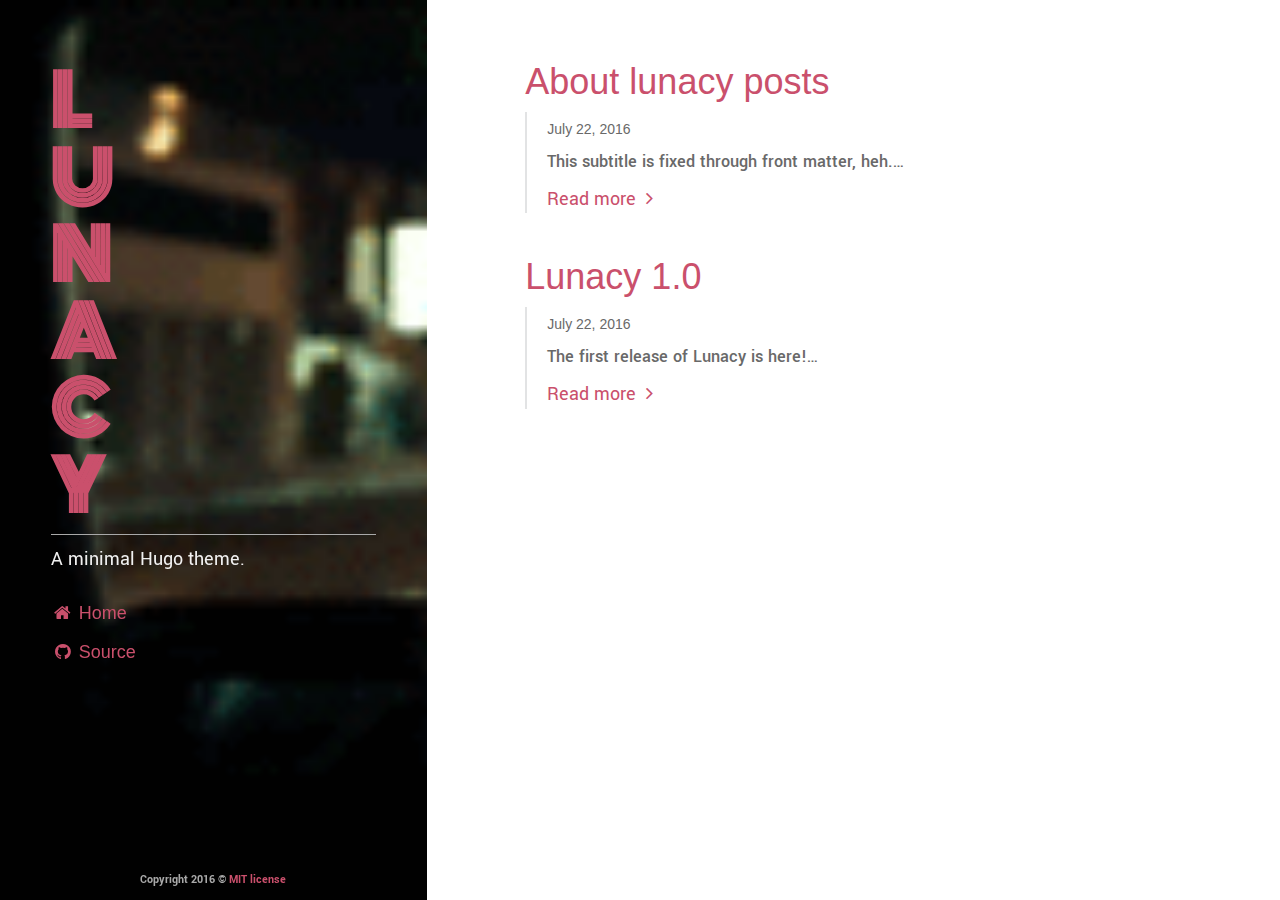
==== index.html @ ea245961 "Initial release" ====
<!DOCTYPE html>
<html>
<header>
    <title>Lunacy | A minimal Hugo theme.</title>
    
    <meta name="viewport" content="width=device-width, initial-scale=1">
    <link href="/css/lunacy.css" rel="stylesheet">
    <link href="/css/bootstrap.min.css" rel="stylesheet">
    <link href="/css/font-awesome.min.css" rel="stylesheet">
    
    <link href='https://fonts.googleapis.com/css?family=Yantramanav:100' rel='stylesheet' type='text/css'>
    <link href='https://fonts.googleapis.com/css?family=Roboto:400,300,100' rel='stylesheet' type='text/css'>
    <link href="https://fonts.googleapis.com/css?family=Monoton" rel="stylesheet">
</header>
<body>
    <div class="container-fluid no-gutter fullpage">
        
        <div class="blog-head col-sm-4 no-gutter hidden-xs" style="position:fixed">
            
            <div class="col-xs-10 col-xs-offset-1" style="padding-top:3em;">
                <h1 class="blog-title neon-font hidden-xs"><a  class="link-style" href="/">L<br>U<br>N<br>A<br>C<br>Y</a></h1>
                
                <div class="col-xs-12 no-gutter">
                    <p class="blog-subtitle text-font" style="padding-bottom:1em">A minimal Hugo theme.</p>
                    <h4>
                        <a class="link-style" href="">
                            <i class="fa fa-home fa-fw" aria-hidden="true"></i>
                            Home
                        </a>
                    </h4>
                    <h4 style="padding-top:10px">
                        <a class="link-style" href="https://github.com/christat/Lunacy">
                            <i class="fa fa-github fa-fw" aria-hidden="true"></i>
                            Source
                        </a>
                    </h4>
                </div>
            </div>
            
            <div class="col-xs-12 text-font head-footer" style="position:absolute;bottom:1em;z-index:-99">
                Copyright 2016 &copy; <span class="highlight">MIT license</span><br>
            </div>
        </div>

        
        <div class="blog-head col-xs-12 no-gutter visible-xs">
            
            <div class="col-xs-10 col-xs-offset-1" style="padding-top:3em;">
                <h1 class="blog-title neon-font visible-xs"><a  class="link-style" href="/">LUNACY</a></h1>
                
                <div class="col-xs-12 no-gutter">
                    <p class="blog-subtitle text-font" style="padding-bottom:1em">A minimal Hugo theme.</p>
                </div>
            </div>
        </div>

        
        <div class="blog-body col-xs-12 col-sm-8 col-sm-offset-4">
            
            <div class="blog-post-container col-xs-12 col-sm-10 col-sm-offset-1">
                
                
                <div class="blog-post wrap">
                    <h1 class="title-font wrap"><a  class="link-style" href="/blog/posts/posts/">About lunacy posts</a></h1><br>
                    <div class=" div-border">
                        <h5 class="title-font wrap">July 22, 2016</h5><br>
                        <p class="text-hover-gray text-font descr-font wrap">This subtitle is fixed through front matter, heh.&hellip;</p><br>
                        <p class="read-font"><a class="link-style arrow-translate" href="/blog/posts/posts/">Read more<i class="fa fa-fw fa-angle-right"></i></a></p>
                    </div>
                </div><br>
                
                
                <div class="blog-post wrap">
                    <h1 class="title-font wrap"><a  class="link-style" href="/blog/posts/lunacy/">Lunacy 1.0</a></h1><br>
                    <div class=" div-border">
                        <h5 class="title-font wrap">July 22, 2016</h5><br>
                        <p class="text-hover-gray text-font descr-font wrap">The first release of Lunacy is here!&hellip;</p><br>
                        <p class="read-font"><a class="link-style arrow-translate" href="/blog/posts/lunacy/">Read more<i class="fa fa-fw fa-angle-right"></i></a></p>
                    </div>
                </div><br>
                
                
                <div style="margin-top:2em;padding-bottom:6em;">
                    <div class="col-xs-6">
                        
                        
                    </div>
                    <div class="col-xs-6" style="text-align:right;padding-right:2px">
                        
                        
                    </div>
                </div>
            </div>
            
            <div class="visible-xs col-xs-10 col-xs-offset-1 mobile-navigation">
                <h4>
                    <a class="link-style" href="">
                        <i class="fa fa-home fa-fw" aria-hidden="true"></i>
                        Home
                    </a>
                </h4>
                <h4 style="padding-top:10px">
                    <a class="link-style" href="/">
                        <i class="fa fa-github fa-fw" aria-hidden="true"></i>
                        Source
                    </a>
                </h4>
            </div>
            
            <div>
                <div class="col-xs-12 text-font head-footer visible-xs">
                    Copyright 2016 &copy; <span class="highlight">Christopher Statkiewicz</span><br>
                </div>
            </div>
        </div>
    </div>
</body>
---- css/lunacy.css ----
html,body{
    padding: 0;
    margin: 0;
    height: 100%;
    width: 100%;
    background-color: white !important;
}

img {
  display: block;
  margin: 0 0 1rem;
  border-radius: 2px;
  max-width: 100%;
}

.no-gutter {
   padding: 0 !important;
    margin: 0 !important;
}

.fullpage{
    background-color: white;
}

.blog-head{
    z-index: 1000;
    background-image: url("../img/drive.gif");
    background-repeat: no-repeat;
    background-size: 50% 100%;
    background-size: cover;
    background-attachment: fixed;
    background-position: left;
}

.highlight{
    color: #CA506C;/*pale red*/
}

.blog-head.title{
    font-size: 30px;
}

.blog-title{
    font-size: 70px;
    font-weight: 800;
    color: black;
}

.blog-subtitle{
    font-size: 20px;
    color: #F0F0F0;
    border-top: 1px solid darkgray;
    padding-top: 10px;
}

.neon-font{
    font-family: 'Monoton', cursive;
}
.title-font{
    font-family: 'Helvetica', sans-serif;
}

.text-font{
    font-family: 'Yantramanav', sans-serif;
    transition: color 0.2s ease-in;
}
.text-left{
    text-align: left;
}
.text-hover-gray:hover{
    color:gray;
}
.descr-font{
    font-weight: 500;
    font-size: 18px;
    color: dimgray;
}
.link-font{
    font-family: 'Helvetica', sans-serif;
    font-size: 18px;

}

.link-style{
    color: #CA506C;/*pale red*/
    text-decoration: none;
    transition: color 0.2s ease-in;
}
.link-style:hover{
    text-decoration: none;
    color: #e56171;
}

.arrow-translate>i{
    display: inline-block;
    transition: transform .3s ease-out;
}
.arrow-translate:hover>i{
    transform: translateX(5px);
}

.arrow-translate-left>i{
    display: inline-block;
    transition: transform .3s ease-out;
}
.arrow-translate-left:hover>i{
    transform: translateX(-5px);
}

.blog-body{
    z-index: 1000;
    min-height: 100%;
}

.blog-post-container{
    padding-top: 3em;
}

.blog-post{
    text-align: left;
    padding-bottom: 1em;
}

.blog-post-styling{
    color: #5e5e5e;
    font-family: 'Yantramanav', sans-serif;
    text-align: justify;
}

.blog-post-styling > p, .blog-post-styling > ul > li {
    font-size: 22px;
}

.blog-post-styling > h3 {
    font-size: 24px;
    font-family: 'Helvetica', sans-serif;
}

.blog-post-styling > * > a{
    color: #CA506C;/*pale red*/
    transition: transform .3s ease-out;
}

.blog-post-styling > * > a:hover {
    text-decoration: none;
    color: #e56171;
}

.blog-post-styling > p > * > a{
    color: #CA506C;/*pale red*/
    transition: transform .3s ease-out;
}

.blog-post-styling > p > * > a:hover {
    text-decoration: none;
    color: #e56171;
}

.fill{
    background-color: darkgray;
}
.pagination{
    display: block;
}

.btn-pagination{
    font-size: 18px;
    padding-bottom: 3em;
}
.btn-pagination-right{
    float: right;
}

.wrap{
    display: inline-block;
}

.div-border{
    border-left: 2px solid #E2E3E4;/*border grey*/
    padding-left: 20px;
    font-family: 'Yantramanav', sans-serif;
    color: dimgray;
    font-size: 20px;
    text-align: justify;
}

.head-footer{
    display: block;
    color:darkgray;
    font-size:12px;
    font-weight: bold;
    text-align:center;
    padding-top:1em;
}

.mobile-navigation{
    border-top: solid 1px lightgray;
    padding-top: 1em;
    font-family: 'Yantramanav', sans-serif;
    text-align: center;
}

.cs-icon{
    max-height: 15px;
    max-width: 15px;
    display: inline;
    margin-top: 5px;
    margin-right: 4px;
    margin-left: 3px;
}

/*Responsive styles for desktop*/
@media(min-width:767px) {
    .blog-post-styling{
        color: #5e5e5e;
        font-family: 'Yantramanav', sans-serif;
        text-align: justify;
    }

    .blog-post-styling > h3 {
        font-size: 20px;
        font-family: 'Helvetica', sans-serif;
    }

    .blog-post-styling > p, .blog-post-styling > ul > li {
        font-size: 18px;
    }

    .blog-head{
        position: fixed;
        z-index: 1000;
        height: 100vh;
        background-image: url("../img/drive.gif");
        background-repeat: no-repeat;
        background-size: 50% 100%;
        background-size: cover;
        background-attachment: fixed;
        background-position: left;
    }

    .blog-body{
        z-index: 1000;
        min-height: 100%;
        float: right;
        background-color: white;
    }

}
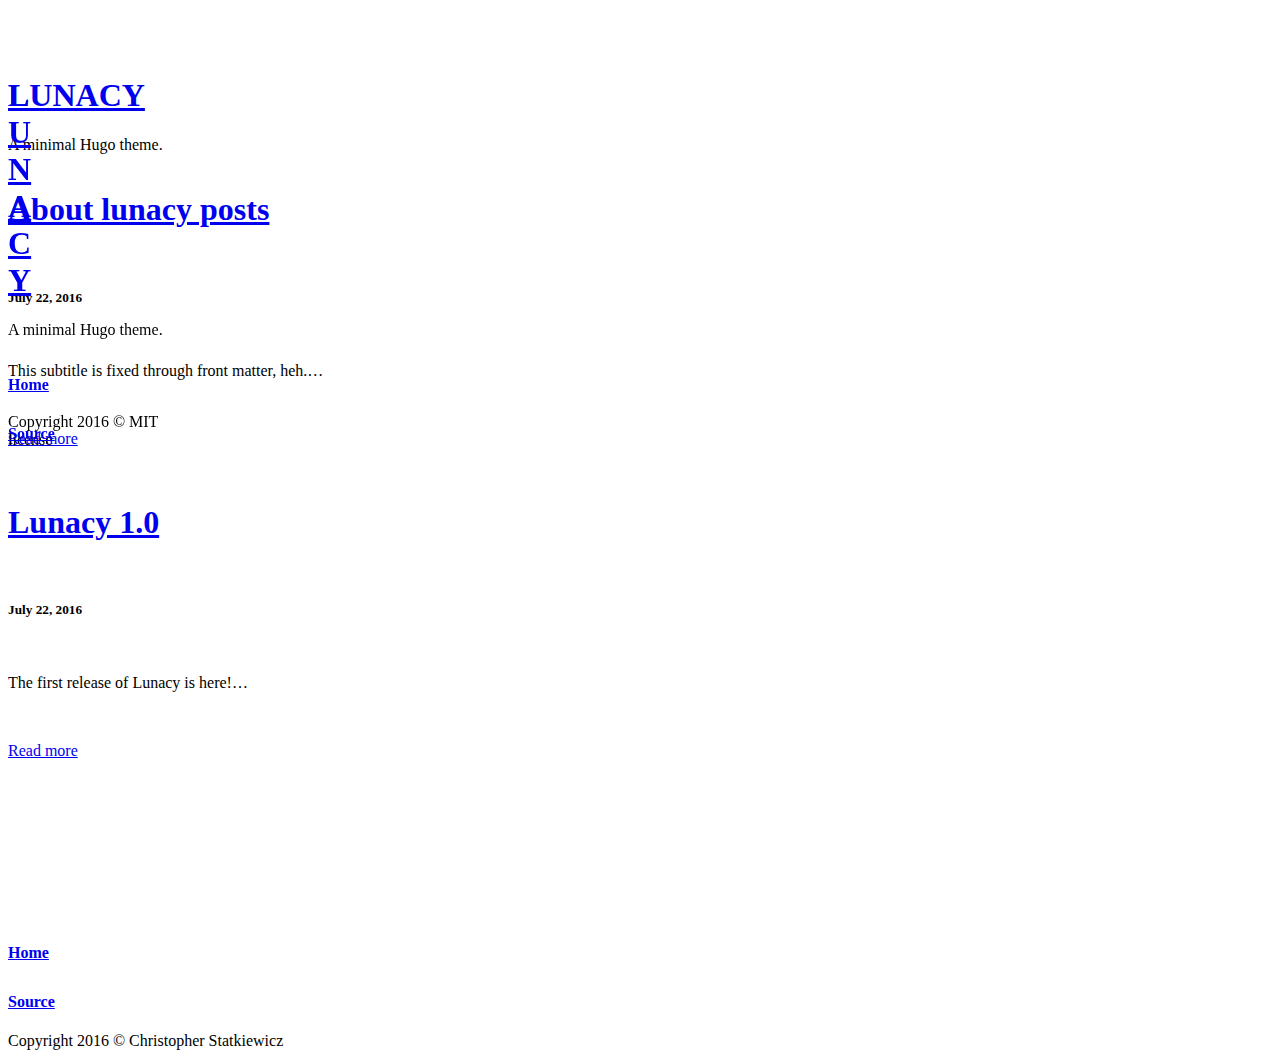
==== commit c5810dae: "fixed baseurl (again)" ====
--- a/index.html
+++ b/index.html
@@ -4,9 +4,9 @@
     <title>Lunacy | A minimal Hugo theme.</title>
     
     <meta name="viewport" content="width=device-width, initial-scale=1">
-    <link href="/css/lunacy.css" rel="stylesheet">
-    <link href="/css/bootstrap.min.css" rel="stylesheet">
-    <link href="/css/font-awesome.min.css" rel="stylesheet">
+    <link href="https://github.com/christat/Lunacy/css/lunacy.css" rel="stylesheet">
+    <link href="https://github.com/christat/Lunacy/css/bootstrap.min.css" rel="stylesheet">
+    <link href="https://github.com/christat/Lunacy/css/font-awesome.min.css" rel="stylesheet">
     
     <link href='https://fonts.googleapis.com/css?family=Yantramanav:100' rel='stylesheet' type='text/css'>
     <link href='https://fonts.googleapis.com/css?family=Roboto:400,300,100' rel='stylesheet' type='text/css'>
@@ -18,12 +18,12 @@
         <div class="blog-head col-sm-4 no-gutter hidden-xs" style="position:fixed">
             
             <div class="col-xs-10 col-xs-offset-1" style="padding-top:3em;">
-                <h1 class="blog-title neon-font hidden-xs"><a  class="link-style" href="/">L<br>U<br>N<br>A<br>C<br>Y</a></h1>
+                <h1 class="blog-title neon-font hidden-xs"><a  class="link-style" href="https://github.com/christat/Lunacy/">L<br>U<br>N<br>A<br>C<br>Y</a></h1>
                 
                 <div class="col-xs-12 no-gutter">
                     <p class="blog-subtitle text-font" style="padding-bottom:1em">A minimal Hugo theme.</p>
                     <h4>
-                        <a class="link-style" href="">
+                        <a class="link-style" href="https://github.com/christat/Lunacy">
                             <i class="fa fa-home fa-fw" aria-hidden="true"></i>
                             Home
                         </a>
@@ -46,7 +46,7 @@
         <div class="blog-head col-xs-12 no-gutter visible-xs">
             
             <div class="col-xs-10 col-xs-offset-1" style="padding-top:3em;">
-                <h1 class="blog-title neon-font visible-xs"><a  class="link-style" href="/">LUNACY</a></h1>
+                <h1 class="blog-title neon-font visible-xs"><a  class="link-style" href="https://github.com/christat/Lunacy/">LUNACY</a></h1>
                 
                 <div class="col-xs-12 no-gutter">
                     <p class="blog-subtitle text-font" style="padding-bottom:1em">A minimal Hugo theme.</p>
@@ -61,21 +61,21 @@
                 
                 
                 <div class="blog-post wrap">
-                    <h1 class="title-font wrap"><a  class="link-style" href="/blog/posts/posts/">About lunacy posts</a></h1><br>
+                    <h1 class="title-font wrap"><a  class="link-style" href="https://github.com/christat/Lunacy/blog/posts/posts/">About lunacy posts</a></h1><br>
                     <div class=" div-border">
                         <h5 class="title-font wrap">July 22, 2016</h5><br>
                         <p class="text-hover-gray text-font descr-font wrap">This subtitle is fixed through front matter, heh.&hellip;</p><br>
-                        <p class="read-font"><a class="link-style arrow-translate" href="/blog/posts/posts/">Read more<i class="fa fa-fw fa-angle-right"></i></a></p>
+                        <p class="read-font"><a class="link-style arrow-translate" href="https://github.com/christat/Lunacy/blog/posts/posts/">Read more<i class="fa fa-fw fa-angle-right"></i></a></p>
                     </div>
                 </div><br>
                 
                 
                 <div class="blog-post wrap">
-                    <h1 class="title-font wrap"><a  class="link-style" href="/blog/posts/lunacy/">Lunacy 1.0</a></h1><br>
+                    <h1 class="title-font wrap"><a  class="link-style" href="https://github.com/christat/Lunacy/blog/posts/lunacy/">Lunacy 1.0</a></h1><br>
                     <div class=" div-border">
                         <h5 class="title-font wrap">July 22, 2016</h5><br>
                         <p class="text-hover-gray text-font descr-font wrap">The first release of Lunacy is here!&hellip;</p><br>
-                        <p class="read-font"><a class="link-style arrow-translate" href="/blog/posts/lunacy/">Read more<i class="fa fa-fw fa-angle-right"></i></a></p>
+                        <p class="read-font"><a class="link-style arrow-translate" href="https://github.com/christat/Lunacy/blog/posts/lunacy/">Read more<i class="fa fa-fw fa-angle-right"></i></a></p>
                     </div>
                 </div><br>
                 
@@ -94,13 +94,13 @@
             
             <div class="visible-xs col-xs-10 col-xs-offset-1 mobile-navigation">
                 <h4>
-                    <a class="link-style" href="">
+                    <a class="link-style" href="https://github.com/christat/Lunacy">
                         <i class="fa fa-home fa-fw" aria-hidden="true"></i>
                         Home
                     </a>
                 </h4>
                 <h4 style="padding-top:10px">
-                    <a class="link-style" href="/">
+                    <a class="link-style" href="https://github.com/christat/Lunacy/">
                         <i class="fa fa-github fa-fw" aria-hidden="true"></i>
                         Source
                     </a>
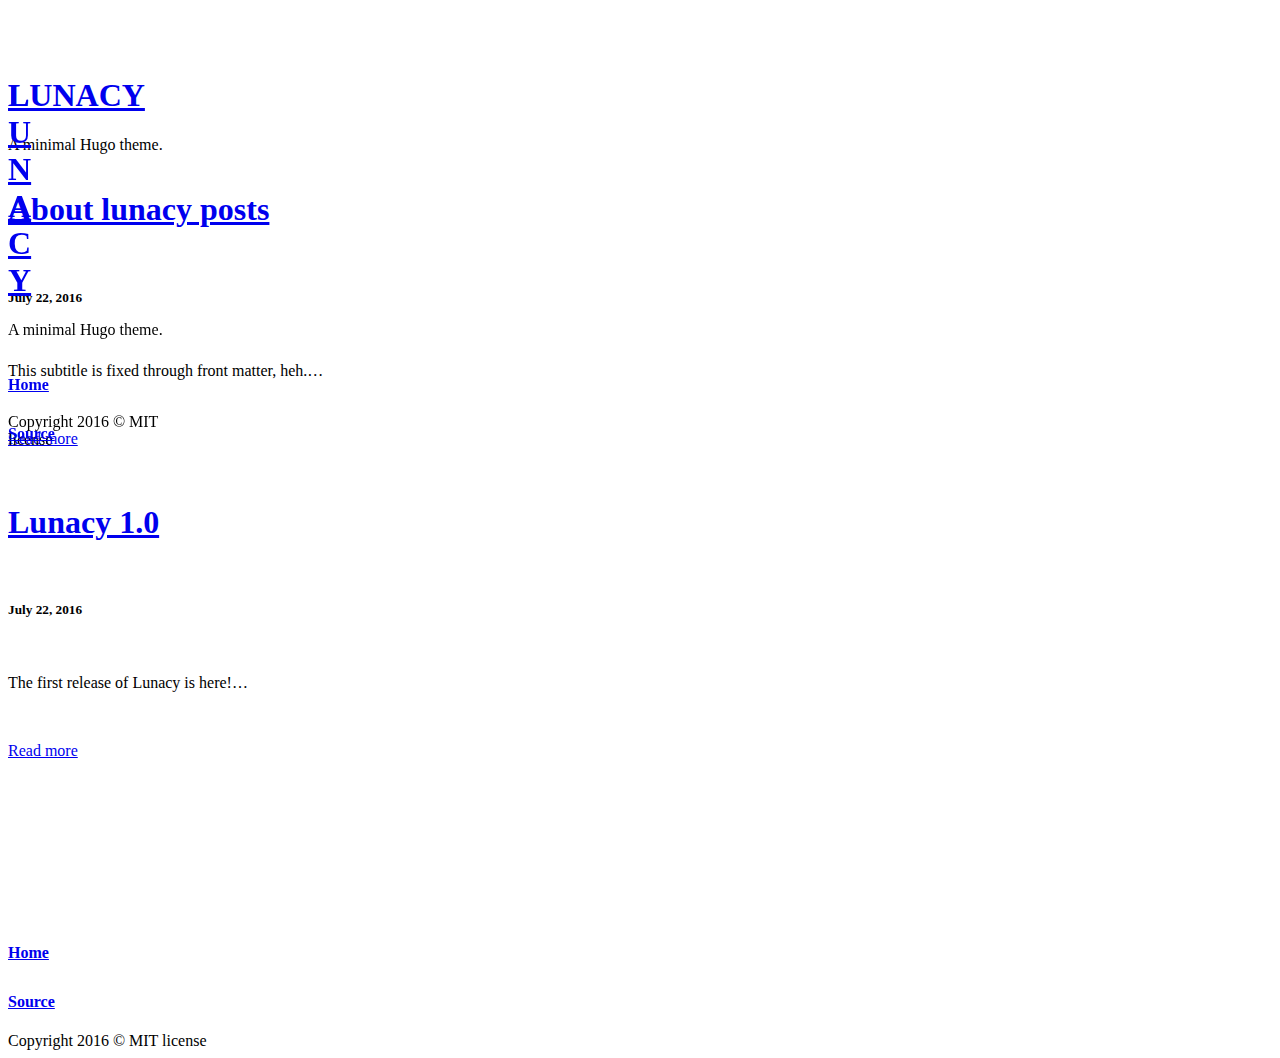
==== commit 97f74fd4: "fixed blog font size" ====
--- a/index.html
+++ b/index.html
@@ -4,9 +4,9 @@
     <title>Lunacy | A minimal Hugo theme.</title>
     
     <meta name="viewport" content="width=device-width, initial-scale=1">
-    <link href="https://github.com/christat/Lunacy/css/lunacy.css" rel="stylesheet">
-    <link href="https://github.com/christat/Lunacy/css/bootstrap.min.css" rel="stylesheet">
-    <link href="https://github.com/christat/Lunacy/css/font-awesome.min.css" rel="stylesheet">
+    <link href="http://christat.me/Lunacy/css/lunacy.css" rel="stylesheet">
+    <link href="http://christat.me/Lunacy/css/bootstrap.min.css" rel="stylesheet">
+    <link href="http://christat.me/Lunacy/css/font-awesome.min.css" rel="stylesheet">
     
     <link href='https://fonts.googleapis.com/css?family=Yantramanav:100' rel='stylesheet' type='text/css'>
     <link href='https://fonts.googleapis.com/css?family=Roboto:400,300,100' rel='stylesheet' type='text/css'>
@@ -18,12 +18,12 @@
         <div class="blog-head col-sm-4 no-gutter hidden-xs" style="position:fixed">
             
             <div class="col-xs-10 col-xs-offset-1" style="padding-top:3em;">
-                <h1 class="blog-title neon-font hidden-xs"><a  class="link-style" href="https://github.com/christat/Lunacy/">L<br>U<br>N<br>A<br>C<br>Y</a></h1>
+                <h1 class="blog-title neon-font hidden-xs"><a  class="link-style" href="http://christat.me/Lunacy/">L<br>U<br>N<br>A<br>C<br>Y</a></h1>
                 
                 <div class="col-xs-12 no-gutter">
                     <p class="blog-subtitle text-font" style="padding-bottom:1em">A minimal Hugo theme.</p>
                     <h4>
-                        <a class="link-style" href="https://github.com/christat/Lunacy">
+                        <a class="link-style" href="http://christat.me/Lunacy">
                             <i class="fa fa-home fa-fw" aria-hidden="true"></i>
                             Home
                         </a>
@@ -46,7 +46,7 @@
         <div class="blog-head col-xs-12 no-gutter visible-xs">
             
             <div class="col-xs-10 col-xs-offset-1" style="padding-top:3em;">
-                <h1 class="blog-title neon-font visible-xs"><a  class="link-style" href="https://github.com/christat/Lunacy/">LUNACY</a></h1>
+                <h1 class="blog-title neon-font visible-xs"><a  class="link-style" href="http://christat.me/Lunacy/">LUNACY</a></h1>
                 
                 <div class="col-xs-12 no-gutter">
                     <p class="blog-subtitle text-font" style="padding-bottom:1em">A minimal Hugo theme.</p>
@@ -61,21 +61,21 @@
                 
                 
                 <div class="blog-post wrap">
-                    <h1 class="title-font wrap"><a  class="link-style" href="https://github.com/christat/Lunacy/blog/posts/posts/">About lunacy posts</a></h1><br>
+                    <h1 class="title-font wrap"><a  class="link-style" href="http://christat.me/Lunacy/blog/posts/posts/">About lunacy posts</a></h1><br>
                     <div class=" div-border">
                         <h5 class="title-font wrap">July 22, 2016</h5><br>
                         <p class="text-hover-gray text-font descr-font wrap">This subtitle is fixed through front matter, heh.&hellip;</p><br>
-                        <p class="read-font"><a class="link-style arrow-translate" href="https://github.com/christat/Lunacy/blog/posts/posts/">Read more<i class="fa fa-fw fa-angle-right"></i></a></p>
+                        <p class="read-font"><a class="link-style arrow-translate" href="http://christat.me/Lunacy/blog/posts/posts/">Read more<i class="fa fa-fw fa-angle-right"></i></a></p>
                     </div>
                 </div><br>
                 
                 
                 <div class="blog-post wrap">
-                    <h1 class="title-font wrap"><a  class="link-style" href="https://github.com/christat/Lunacy/blog/posts/lunacy/">Lunacy 1.0</a></h1><br>
+                    <h1 class="title-font wrap"><a  class="link-style" href="http://christat.me/Lunacy/blog/posts/lunacy/">Lunacy 1.0</a></h1><br>
                     <div class=" div-border">
                         <h5 class="title-font wrap">July 22, 2016</h5><br>
                         <p class="text-hover-gray text-font descr-font wrap">The first release of Lunacy is here!&hellip;</p><br>
-                        <p class="read-font"><a class="link-style arrow-translate" href="https://github.com/christat/Lunacy/blog/posts/lunacy/">Read more<i class="fa fa-fw fa-angle-right"></i></a></p>
+                        <p class="read-font"><a class="link-style arrow-translate" href="http://christat.me/Lunacy/blog/posts/lunacy/">Read more<i class="fa fa-fw fa-angle-right"></i></a></p>
                     </div>
                 </div><br>
                 
@@ -94,13 +94,13 @@
             
             <div class="visible-xs col-xs-10 col-xs-offset-1 mobile-navigation">
                 <h4>
-                    <a class="link-style" href="https://github.com/christat/Lunacy">
+                    <a class="link-style" href="http://christat.me/Lunacy">
                         <i class="fa fa-home fa-fw" aria-hidden="true"></i>
                         Home
                     </a>
                 </h4>
                 <h4 style="padding-top:10px">
-                    <a class="link-style" href="https://github.com/christat/Lunacy/">
+                    <a class="link-style" href="http://christat.me/Lunacy/">
                         <i class="fa fa-github fa-fw" aria-hidden="true"></i>
                         Source
                     </a>
@@ -109,7 +109,7 @@
             
             <div>
                 <div class="col-xs-12 text-font head-footer visible-xs">
-                    Copyright 2016 &copy; <span class="highlight">Christopher Statkiewicz</span><br>
+                    Copyright 2016 &copy; <span class="highlight">MIT license</span><br>
                 </div>
             </div>
         </div>
